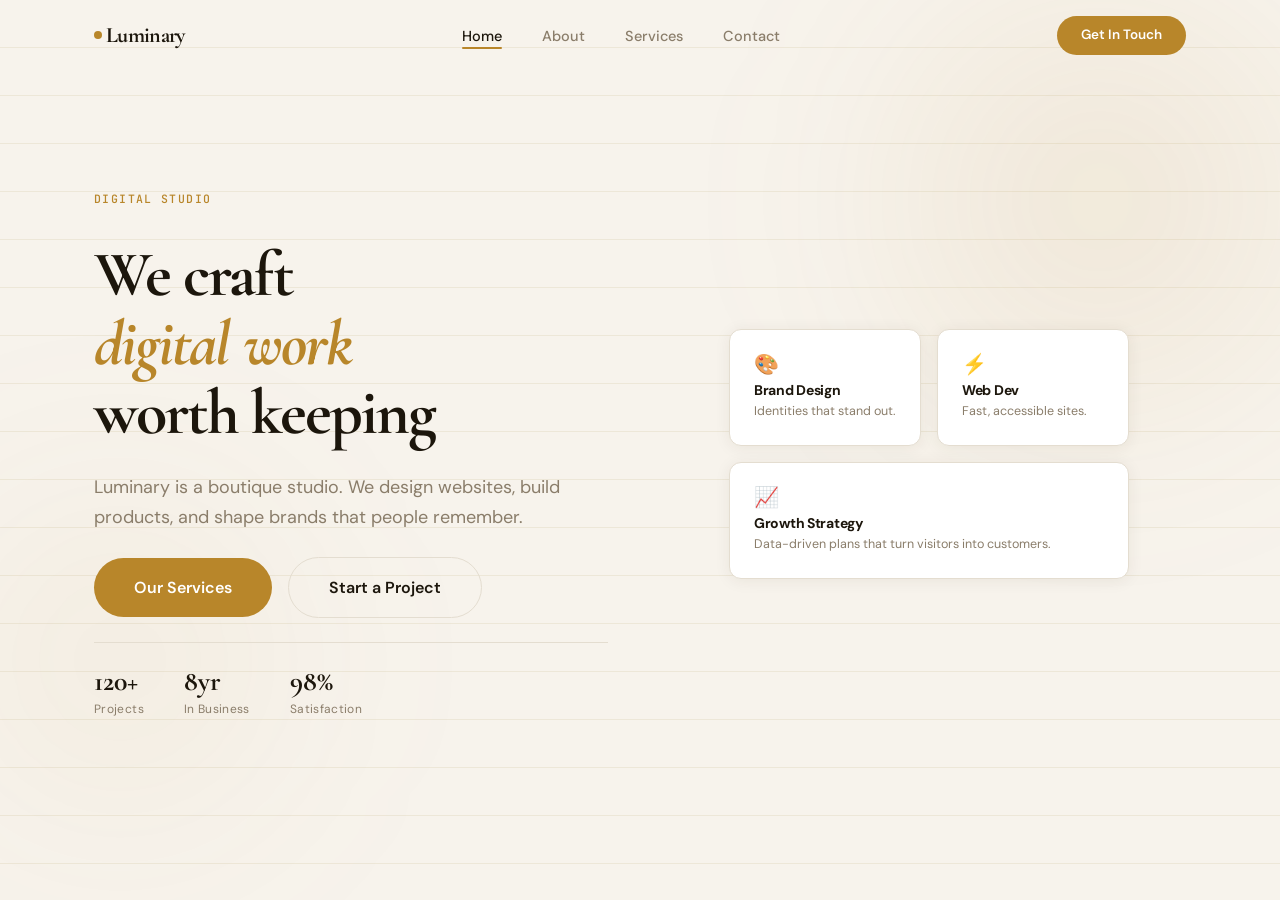
==== html/index.html @ 9a8d349a "hero" ====
<!DOCTYPE html>
<html lang="en">
<head>
  <meta charset="UTF-8" />
  <meta name="viewport" content="width=device-width, initial-scale=1.0" />
  <title>Luminary – Digital Studio</title>
  <meta name="description" content="Luminary is a boutique digital studio crafting websites, brands, and digital products." />

  <!-- ── FONTS ──────────────────────────────────────────────────────
       Cormorant Garamond: elegant serif for all headings.
       DM Sans: clean, modern sans-serif for body text.
       JetBrains Mono: monospace for labels and eyebrows.
       display=swap: shows fallback font instantly; loads custom font
       in the background (prevents invisible text flash).
  ──────────────────────────────────────────────────────────────── -->
  <link rel="preconnect" href="https://fonts.googleapis.com" />
  <link
    href="https://fonts.googleapis.com/css2?family=Cormorant+Garamond:ital,wght@0,700;1,700&family=DM+Sans:wght@400;500;600;700&family=JetBrains+Mono:wght@400;500&display=swap"
    rel="stylesheet"
  />

  <!-- ── STYLESHEETS ────────────────────────────────────────────────
       Load order matters:
       1. Base files (variables → reset → typography → layout)
          These MUST come first — every other file uses var(--...).
       2. Shared files (nav, footer, components)
          Used on every page.
       3. Page-specific files (home hero + highlights)
          Only loaded on this page.
  ──────────────────────────────────────────────────────────────── -->
  <!-- Base layer -->
  <link rel="stylesheet" href="../css/base/variables.css" />
  <link rel="stylesheet" href="../css/base/reset.css" />
  <link rel="stylesheet" href="../css/base/typography.css" />
  <link rel="stylesheet" href="../css/base/layout.css" />

  <!-- Shared (every page) -->
  <link rel="stylesheet" href="../css/shared/nav.css" />
  <link rel="stylesheet" href="../css/shared/footer.css" />
  <link rel="stylesheet" href="../css/shared/components.css" />

  <!-- Home-specific -->
  <link rel="stylesheet" href="../css/home/hero.css" />
  <link rel="stylesheet" href="../css/home/highlights.css" />
</head>

<body>

  <!--
  ┌─────────────────────────────────────────────────────────┐
  │  PAGE TRANSITION OVERLAY                                │
  │  Full-screen div used by js/shared/transitions.js       │
  │  Fades in when leaving, fades out when arriving.        │
  └─────────────────────────────────────────────────────────┘
  -->
  <div class="page-overlay"></div>


  <!--
  ╔═════════════════════════════════════════════════════════════╗
  ║  MODULE 1 — NAVIGATION                                     ║
  ║  Identical markup on every page.                           ║
  ║  CSS: css/shared/nav.css                                   ║
  ║  JS:  js/shared/nav.js  (scroll effect + mobile toggle)    ║
  ╚═════════════════════════════════════════════════════════════╝
  -->
  <nav class="navbar" role="navigation" aria-label="Main navigation">
    <div class="nav-inner">

      <!-- Logo -->
      <a class="nav-logo" href="index.html" aria-label="Luminary home">
        <span class="nav-logo-dot" aria-hidden="true"></span>
        Luminary
      </a>

      <!-- Desktop links -->
      <ul class="nav-links" role="list">
        <li><a class="nav-link" href="../index.html">Home</a></li>
        <li><a class="nav-link" href="pages/about.html">About</a></li>
        <li><a class="nav-link" href="pages/services.html">Services</a></li>
        <li><a class="nav-link" href="pages/contact.html">Contact</a></li>
      </ul>

      <!-- Desktop CTA -->
      <a class="nav-cta" href="pages/contact.html">Get In Touch</a>

      <!-- Mobile hamburger button
           aria-expanded: tells screen readers if menu is open/closed
           aria-controls: points to the ID of the menu it controls   -->
      <button
        class="nav-toggle"
        aria-label="Toggle mobile menu"
        aria-expanded="false"
        aria-controls="mobilePanel"
      >
        <span></span>
        <span></span>
        <span></span>
      </button>
    </div>

    <!-- Mobile dropdown panel (hidden until hamburger is clicked) -->
    <div class="nav-mobile-panel" id="mobilePanel" role="menu">
      <a class="nav-mobile-link" href="index.html"          role="menuitem">Home</a>
      <a class="nav-mobile-link" href="pages/about.html"    role="menuitem">About</a>
      <a class="nav-mobile-link" href="pages/services.html" role="menuitem">Services</a>
      <a class="nav-mobile-link" href="pages/contact.html"  role="menuitem">Contact</a>
    </div>
  </nav>

   <!--
  ╔═════════════════════════════════════════════════════════════╗
  ║  MODULE 2 — HERO SECTION                                   ║
  ║  Full-viewport opening section.                            ║
  ║  CSS: css/home/hero.css                                    ║
  ║  JS:  js/home/counters.js  (animates [data-count] numbers) ║
  ╚═════════════════════════════════════════════════════════════╝
  -->
  <section class="hero" aria-labelledby="heroHeading">
    <div class="container">
      <div class="hero-inner">

        <!-- LEFT: Text content -->
        <div class="hero-text">
          <span class="eyebrow">Digital Studio</span>

          <h1 class="hero-title" id="heroHeading">
            We craft<br />
            <em>digital work</em><br />
            worth keeping
          </h1>

          <p class="hero-desc">
            Luminary is a boutique studio. We design websites,
            build products, and shape brands that people remember.
          </p>

          <!-- CTA button row -->
          <div class="hero-actions">
            <a class="btn btn-primary btn-lg" href="pages/services.html">
              Our Services
            </a>
            <a class="btn btn-outline btn-lg" href="pages/contact.html">
              Start a Project
            </a>
          </div>

          <!--
            Animated stat numbers.
            data-count  = the target number to count to.
            data-suffix = text appended after the number.
            js/home/counters.js reads these to animate.
          -->
          <div class="hero-stats">
            <div>
              <div class="hero-stat-num"
                   data-count="120" data-suffix="+"
                   aria-label="120 plus projects">120+</div>
              <div class="hero-stat-label">Projects</div>
            </div>
            <div>
              <div class="hero-stat-num"
                   data-count="8" data-suffix="yr"
                   aria-label="8 years in business">8yr</div>
              <div class="hero-stat-label">In Business</div>
            </div>
            <div>
              <div class="hero-stat-num"
                   data-count="98" data-suffix="%"
                   aria-label="98 percent satisfaction">98%</div>
              <div class="hero-stat-label">Satisfaction</div>
            </div>
          </div>
        </div>

        <!-- RIGHT: Floating card visual (decorative, aria-hidden) -->
        <div class="hero-visual" aria-hidden="true">
          <div class="hero-float">
            <div class="hero-card-grid">
              <div class="mini-card">
                <div class="mini-card-icon">🎨</div>
                <h4>Brand Design</h4>
                <p>Identities that stand out.</p>
              </div>
              <div class="mini-card">
                <div class="mini-card-icon">⚡</div>
                <h4>Web Dev</h4>
                <p>Fast, accessible sites.</p>
              </div>
              <div class="mini-card wide">
                <div class="mini-card-icon">📈</div>
                <h4>Growth Strategy</h4>
                <p>Data-driven plans that turn visitors into customers.</p>
              </div>
            </div>
          </div>
        </div>

      </div>
    </div>
  </section>

  <script src="../js/nav.js"></script>
  <script src="../js/transitions.js"></script>
 
</body>
</html>
---- css/base/variables.css ----
/*
╔═══════════════════════════════════════════════════════════════╗
║  css/base/variables.css  –  DESIGN TOKENS                    ║
║                                                               ║
║  What this file does:                                         ║
║  Defines every reusable value in the design system.          ║
║  Every other CSS file reads these via var(--name).           ║
║                                                               ║
║  Think of it as the "source of truth":                        ║
║  Change --accent here → every button, link, highlight        ║
║  updates automatically. No hunting through 10 files.         ║
║                                                               ║
║  Loaded by: every HTML page (first CSS in <head>)            ║
╚═══════════════════════════════════════════════════════════════╝
*/


/* ══════════════════════════════════════════════════════════════
   :root  –  targets the <html> element (highest point)
   Variables here are readable by EVERY element on EVERY page.
   ══════════════════════════════════════════════════════════════ */
:root {

  /* ── COLOUR PALETTE ──────────────────────────────────────────
     Warm editorial palette — cream backgrounds, deep ink,
     and a rich amber accent that feels premium but approachable.
     ────────────────────────────────────────────────────────── */
  --bg-page:      #f7f3ec;   /* warm cream — main page background   */
  --bg-panel:     #ffffff;   /* pure white — cards & section fills  */
  --bg-panel-alt: #fdf9f3;   /* barely warm — alternate card bg     */
  --border:       #e4ddd0;   /* soft divider lines                  */
  --border-focus: #c8a96e;   /* amber glow on focused inputs        */

  --accent:       #b8862a;   /* rich amber — primary accent         */
  --accent-hover: #9a6e1e;   /* darker amber on hover               */
  --accent-light: #fdf3e0;   /* pale amber — hover backgrounds      */

  --text-heading: #1c160c;   /* near-black ink — headings           */
  --text-body:    #3a3020;   /* dark warm brown — body copy         */
  --text-muted:   #8a7d6a;   /* grey-brown — captions, labels       */
  --text-hint:    #b8aa97;   /* lightest — placeholder / hint text  */

  /* ── TYPOGRAPHY ──────────────────────────────────────────────
     Two fonts loaded via Google Fonts in each HTML <head>.
     Display font (serif) for headings; DM Sans for everything else.
     ────────────────────────────────────────────────────────── */
  --font-display: 'Cormorant Garamond', Georgia, serif;
  --font-body:    'DM Sans', sans-serif;
  --font-mono:    'JetBrains Mono', monospace;

  /* ── SPACING SCALE ───────────────────────────────────────────
     Every gap, padding, and margin should be one of these
     values so spacing feels rhythmic and consistent.
     Based on a 4 px grid.
     ────────────────────────────────────────────────────────── */
  --space-xs:   4px;
  --space-sm:   8px;
  --space-md:  16px;
  --space-lg:  24px;
  --space-xl:  40px;
  --space-2xl: 64px;
  --space-3xl: 96px;

  /* ── BORDER RADIUS ────────────────────────────────────────── */
  --radius-sm:   6px;
  --radius-md:  12px;
  --radius-lg:  20px;
  --radius-full: 9999px;   /* pill / circle */

  /* ── SHADOWS ─────────────────────────────────────────────── */
  --shadow-card:  0 2px 16px rgba(60,40,10,0.07);
  --shadow-hover: 0 8px 32px rgba(60,40,10,0.12);
  --shadow-nav:   0 1px 24px rgba(60,40,10,0.10);

  /* ── TRANSITIONS ─────────────────────────────────────────── */
  --ease-out:       cubic-bezier(0.16, 1, 0.3, 1);
  --duration-fast:  150ms;
  --duration-mid:   250ms;
  --duration-slow:  400ms;

  /* ── LAYOUT ──────────────────────────────────────────────── */
  --container-wide: 1140px;
  --container-mid:   860px;
  --nav-height:       72px;
}
---- css/base/typography.css ----
/*
╔═══════════════════════════════════════════════════════════════╗
║  css/base/typography.css  –  TEXT STYLES                     ║
║                                                               ║
║  What this file does:                                         ║
║  Defines every text treatment used across the entire site:   ║
║  headings, body text, labels, captions, and utility classes. ║
║                                                               ║
║  Pattern:                                                     ║
║  1. Element selectors (h1, p) set sensible defaults.         ║
║  2. Utility classes (.label, .muted) let any element         ║
║     override those defaults without writing new CSS.         ║
╚═══════════════════════════════════════════════════════════════╝
*/


/* ── HEADINGS ────────────────────────────────────────────────────
   All headings use the display serif font.
   letter-spacing: -0.02em tightens headline kerning (looks better
   at large sizes).  line-height: 1.15 is tighter than body text.
   ──────────────────────────────────────────────────────────────── */
h1, h2, h3, h4, h5, h6 {
  font-family: var(--font-display);
  font-weight: 700;
  line-height: 1.15;
  letter-spacing: -0.02em;
  color: var(--text-heading);
}

h1 { font-size: clamp(3.2rem, 6vw, 5.6rem); }
/*   clamp(min, preferred, max):
     — at least 3.2rem on tiny screens
     — scales with viewport width (6vw)
     — never larger than 5.6rem
     Result: fluid type that looks right on any screen width.    */

h2 { font-size: clamp(2.4rem, 4vw, 3.8rem); }
h3 { font-size: clamp(1.8rem, 3vw, 2.6rem); }
h4 { font-size: 1.8rem; }
h5 { font-size: 1.5rem; }
h6 { font-size: 1.3rem; }


/* ── BODY TEXT ────────────────────────────────────────────────────
   Paragraphs use the body font (set on <body> in reset.css).
   max-width 65ch limits line length to ~65 characters — the
   optimal reading width for long-form text.
   ──────────────────────────────────────────────────────────────── */
p {
  font-size: 1.6rem;
  color: var(--text-body);
  line-height: 1.75;
  max-width: 65ch;   /* ch unit = width of the '0' character */
}


/* ── UTILITY CLASSES ──────────────────────────────────────────────
   Add these to any HTML element to override its default styling.

   Example:
     <p class="muted text-sm">Posted 3 days ago</p>
   ──────────────────────────────────────────────────────────────── */

/* Text colour overrides */
.muted   { color: var(--text-muted); }
.hint    { color: var(--text-hint); font-style: italic; }
.accent  { color: var(--accent); }

/* Size overrides */
.text-sm  { font-size: 1.3rem; }
.text-lg  { font-size: 1.8rem; }
.text-xl  { font-size: 2.0rem; }

/* Alignment */
.text-center { text-align: center; }
.text-right  { text-align: right; }

/* Font family override */
.font-display { font-family: var(--font-display); }
.font-mono    { font-family: var(--font-mono); }


/* ── SECTION EYEBROW LABEL ───────────────────────────────────────
   Small uppercase label that appears ABOVE a section heading.
   Example:
     <span class="eyebrow">Our Services</span>
     <h2>What We Build</h2>
   ──────────────────────────────────────────────────────────────── */
.eyebrow {
  font-family: var(--font-mono);
  font-size: 1.15rem;
  font-weight: 500;
  letter-spacing: 0.12em;
  text-transform: uppercase;
  color: var(--accent);
  display: block;
  margin-bottom: var(--space-sm);
}
---- css/base/layout.css ----
/*
╔═══════════════════════════════════════════════════════════════╗
║  css/base/layout.css  –  LAYOUT UTILITIES                    ║
║                                                               ║
║  What this file does:                                         ║
║  Provides the reusable layout building blocks used across    ║
║  every page: container wrappers, section spacers, grid       ║
║  helpers, flexbox utilities, and responsive breakpoints.     ║
║                                                               ║
║  Philosophy: small single-purpose classes you COMBINE        ║
║  in HTML rather than writing custom CSS for every element.   ╚═══════════════════════════════════════════════════════════════╝
*/


/* ── CONTAINER ────────────────────────────────────────────────────
   Centers content and constrains it to a readable max-width.
   padding-inline prevents content from touching the screen edge
   on narrow screens.

   --container-wide: 1140px  (full-width sections)
   --container-mid:   860px  (narrow / text-heavy sections)
   ──────────────────────────────────────────────────────────────── */
.container {
  width: 100%;
  max-width: var(--container-wide);
  margin-inline: auto;      /* shorthand: margin-left + margin-right: auto */
  padding-inline: var(--space-lg);
}

.container-mid {
  max-width: var(--container-mid);
  margin-inline: auto;
  padding-inline: var(--space-lg);
}


/* ── SECTION WRAPPER ──────────────────────────────────────────────
   Adds consistent vertical breathing room to every <section>.
   .section-sm is for sections that need less vertical space.
   ──────────────────────────────────────────────────────────────── */
.section {
  padding-block: var(--space-3xl);  /* padding-top + padding-bottom */
}

.section-sm {
  padding-block: var(--space-2xl);
}


/* ── SECTION HEADER ───────────────────────────────────────────────
   Standard header block at the top of most sections.
   Contains the eyebrow label + heading + optional description.
   ──────────────────────────────────────────────────────────────── */
.section-header {
  margin-bottom: var(--space-2xl);
}

.section-header.centered {
  text-align: center;
}

.section-header.centered p {
  margin-inline: auto;
}

.section-header p {
  font-size: 1.7rem;
  color: var(--text-muted);
  margin-top: var(--space-md);
}


/* ── GRID HELPERS ─────────────────────────────────────────────────
   CSS Grid columns. Use with .grid on the parent.

   How CSS Grid works:
     display: grid                         → activates grid
     grid-template-columns: repeat(3,1fr)  → 3 equal columns
     1fr = "1 fraction of available space"

   Usage in HTML:
     <div class="grid grid-3">...</div>
   ──────────────────────────────────────────────────────────────── */
.grid {
  display: grid;
  gap: var(--space-lg);
}

.grid-2 { grid-template-columns: repeat(2, 1fr); }
.grid-3 { grid-template-columns: repeat(3, 1fr); }
.grid-4 { grid-template-columns: repeat(4, 1fr); }


/* ── FLEX HELPERS ─────────────────────────────────────────────────
   Common flex patterns as utility classes.
   ──────────────────────────────────────────────────────────────── */
.flex         { display: flex; }
.flex-center  { display: flex; align-items: center; justify-content: center; }
.flex-between { display: flex; align-items: center; justify-content: space-between; }
.flex-col     { display: flex; flex-direction: column; }
.flex-wrap    { flex-wrap: wrap; }
.gap-sm       { gap: var(--space-sm); }
.gap-md       { gap: var(--space-md); }
.gap-lg       { gap: var(--space-lg); }


/* ── RESPONSIVE: MOBILE ───────────────────────────────────────────
   @media (max-width: Npx) means "apply ONLY when screen ≤ N px".
   Multi-column grids collapse to single column on mobile.
   ──────────────────────────────────────────────────────────────── */
@media (max-width: 768px) {
  .grid-2,
  .grid-3,
  .grid-4 {
    grid-template-columns: 1fr;   /* single column on phones */
  }

  .container,
  .container-mid {
    padding-inline: var(--space-md);
  }

  .section    { padding-block: var(--space-2xl); }
  .section-sm { padding-block: var(--space-xl);  }
}
---- css/shared/nav.css ----
/*
╔═══════════════════════════════════════════════════════════════╗
║  css/shared/nav.css  –  NAVIGATION BAR                       ║
║                                                               ║
║  What this file does:                                         ║
║  Styles the top navigation bar shared across EVERY page:     ║
║    • Logo (left side)                                         ║
║    • Nav links + CTA button (right side)                      ║
║    • Glass-blur effect when user scrolls down                 ║
║    • Mobile hamburger menu                                    ║
║                                                               ║
║  Corresponding JS:   js/shared/nav.js                        ║
║  Included in:        every HTML <body>                        ║
╚═══════════════════════════════════════════════════════════════╝
*/


/* ══════════════════════════════════════════════════════════════
   NAVBAR WRAPPER
   position: fixed keeps it stuck to top while user scrolls.
   z-index: 1000 keeps it above ALL page content.
   ══════════════════════════════════════════════════════════════ */
.navbar {
  position: fixed;
  top: 0; left: 0;
  width: 100%;
  height: var(--nav-height);   /* 72px — pages offset their top padding by this */
  z-index: 1000;

  /* Starts transparent so hero images can bleed through the top */
  background: transparent;
  border-bottom: 1px solid transparent;

  /* Smooth visual change when .scrolled is added by JS */
  transition:
    background     var(--duration-slow) var(--ease-out),
    border-color   var(--duration-slow) var(--ease-out),
    backdrop-filter var(--duration-slow) var(--ease-out);
}


/* ── SCROLLED STATE ───────────────────────────────────────────────
   When the user scrolls > 60px, nav.js adds .scrolled to .navbar.
   backdrop-filter: blur() creates a frosted-glass look by
   blurring whatever content is behind the navbar element.
   ──────────────────────────────────────────────────────────────── */
.navbar.scrolled {
  background: rgba(247, 243, 236, 0.88);
  border-bottom-color: var(--border);
  backdrop-filter: blur(16px);
  -webkit-backdrop-filter: blur(16px);   /* Safari prefix required */
  box-shadow: var(--shadow-nav);
}


/* ── NAV INNER LAYOUT ─────────────────────────────────────────────
   flex-between: logo left, links + CTA right, all centred vertically.
   ──────────────────────────────────────────────────────────────── */
.nav-inner {
  display: flex;
  align-items: center;
  justify-content: space-between;
  height: 100%;
  max-width: var(--container-wide);
  margin-inline: auto;
  padding-inline: var(--space-lg);
}


/* ── LOGO ─────────────────────────────────────────────────────────
   The brand mark. Uses the display serif for editorial character.
   The small animated dot is the logo mark.
   ──────────────────────────────────────────────────────────────── */
.nav-logo {
  font-family: var(--font-display);
  font-size: 2.2rem;
  font-weight: 700;
  letter-spacing: -0.03em;
  color: var(--text-heading);
  display: flex;
  align-items: center;
  gap: var(--space-xs);
}

/* Animated amber dot — the logo mark */
.nav-logo-dot {
  width: 8px;
  height: 8px;
  border-radius: 50%;
  background: var(--accent);
  animation: dot-pulse 3s ease-in-out infinite;
}

@keyframes dot-pulse {
  0%, 100% { transform: scale(1);    opacity: 1;   }
  50%       { transform: scale(1.35); opacity: 0.6; }
}


/* ── DESKTOP NAV LINKS ────────────────────────────────────────────
   Row of page links. Each link has a sliding underline on hover.
   ──────────────────────────────────────────────────────────────── */
.nav-links {
  display: flex;
  align-items: center;
  gap: var(--space-xl);
}

.nav-link {
  font-size: 1.45rem;
  font-weight: 500;
  color: var(--text-muted);
  position: relative;   /* needed for the underline pseudo-element */
  transition: color var(--duration-mid);
}

/* Underline that slides in from the left on hover */
.nav-link::after {
  content: '';
  position: absolute;
  bottom: -4px;
  left: 0;
  width: 0;          /* starts collapsed */
  height: 2px;
  background: var(--accent);
  border-radius: var(--radius-full);
  transition: width var(--duration-mid) var(--ease-out);
}

.nav-link:hover       { color: var(--text-heading); }
.nav-link.active      { color: var(--text-heading); }

.nav-link:hover::after,
.nav-link.active::after {
  width: 100%;       /* expands on hover / active page */
}


/* ── CTA BUTTON ───────────────────────────────────────────────────
   "Get In Touch" — filled amber pill at the far right.
   ──────────────────────────────────────────────────────────────── */
.nav-cta {
  font-size: 1.35rem;
  font-weight: 600;
  color: #fff;
  background: var(--accent);
  border-radius: var(--radius-full);
  padding: var(--space-sm) var(--space-lg);
  transition:
    background  var(--duration-mid),
    transform   var(--duration-fast);
}

.nav-cta:hover {
  background: var(--accent-hover);
  transform: translateY(-1px);
}


/* ── HAMBURGER (mobile only) ──────────────────────────────────────
   Three bars that animate into an ✕ when menu opens.
   Hidden on desktop (display:none) — shown via @media below.
   ──────────────────────────────────────────────────────────────── */
.nav-toggle {
  display: none;
  flex-direction: column;
  gap: 5px;
  padding: var(--space-sm);
}

.nav-toggle span {
  display: block;
  width: 22px;
  height: 2px;
  background: var(--text-heading);
  border-radius: var(--radius-full);
  transition:
    transform var(--duration-mid) var(--ease-out),
    opacity   var(--duration-mid);
}

/* .open is added by nav.js when hamburger is clicked */
.nav-toggle.open span:nth-child(1) { transform: translateY(7px) rotate(45deg);  }
.nav-toggle.open span:nth-child(2) { opacity: 0; }
.nav-toggle.open span:nth-child(3) { transform: translateY(-7px) rotate(-45deg); }


/* ── MOBILE MENU PANEL ────────────────────────────────────────────
   Drops down below the navbar when hamburger is pressed.
   Hidden by default; .open makes it display:flex.
   ──────────────────────────────────────────────────────────────── */
.nav-mobile-panel {
  display: none;
  flex-direction: column;
  gap: var(--space-xs);
  background: rgba(247, 243, 236, 0.97);
  backdrop-filter: blur(16px);
  -webkit-backdrop-filter: blur(16px);
  padding: var(--space-md) var(--space-lg) var(--space-lg);
  border-bottom: 1px solid var(--border);
}

.nav-mobile-panel.open {
  display: flex;
}

.nav-mobile-link {
  font-size: 1.8rem;
  font-weight: 500;
  color: var(--text-muted);
  padding: var(--space-sm) 0;
  border-bottom: 1px solid var(--border);
  transition: color var(--duration-fast);
}

.nav-mobile-link:last-child { border-bottom: none; }

.nav-mobile-link:hover,
.nav-mobile-link.active {
  color: var(--accent);
}


/* ── RESPONSIVE ───────────────────────────────────────────────────
   Below 768px: hide desktop links, show hamburger button.
   ──────────────────────────────────────────────────────────────── */
@media (max-width: 768px) {
  .nav-links,
  .nav-cta     { display: none; }   /* hide desktop nav   */
  .nav-toggle  { display: flex; }   /* show hamburger     */
}
---- css/shared/footer.css ----
/*
╔═══════════════════════════════════════════════════════════════╗
║  css/shared/footer.css  –  SITE FOOTER                       ║
║                                                               ║
║  What this file does:                                         ║
║  Styles the footer present on every page:                    ║
║    • Brand column (logo + tagline + social icons)            ║
║    • Three link columns (Pages, Services, Contact)           ║
║    • Bottom bar (copyright line)                             ║
╚═══════════════════════════════════════════════════════════════╝
*/


/* ══════════════════════════════════════════════════════════════
   FOOTER WRAPPER
   border-top gives a clean dividing line above the footer.
   ══════════════════════════════════════════════════════════════ */
.site-footer {
  background: var(--text-heading);  /* deep ink background */
  color: #f7f3ec;
  padding-top: var(--space-2xl);
  padding-bottom: var(--space-lg);
  border-top: 1px solid var(--border);
}


/* ── FOOTER GRID ──────────────────────────────────────────────────
   4 columns: brand (wider) + three link groups.
   The brand column gets 2fr so it has room for the tagline.
   ──────────────────────────────────────────────────────────────── */
.footer-grid {
  display: grid;
  grid-template-columns: 2fr 1fr 1fr 1fr;
  gap: var(--space-2xl);
  margin-bottom: var(--space-2xl);
}


/* ── BRAND COLUMN ─────────────────────────────────────────────────
   Logo name, short tagline, and social icon row.
   ──────────────────────────────────────────────────────────────── */
.footer-brand-name {
  font-family: var(--font-display);
  font-size: 2.6rem;
  font-weight: 700;
  letter-spacing: -0.03em;
  color: #f7f3ec;
  display: flex;
  align-items: center;
  gap: var(--space-xs);
  margin-bottom: var(--space-md);
}

.footer-brand-dot {
  width: 7px;
  height: 7px;
  border-radius: 50%;
  background: var(--accent);
}

.footer-tagline {
  font-size: 1.4rem;
  color: #7a6f60;
  line-height: 1.6;
  max-width: 30ch;
  margin-bottom: var(--space-lg);
}


/* ── SOCIAL ICONS ─────────────────────────────────────────────────
   Small square icon buttons. Each one shows an emoji-style icon.
   ──────────────────────────────────────────────────────────────── */
.footer-socials {
  display: flex;
  gap: var(--space-sm);
}

.social-btn {
  width: 36px;
  height: 36px;
  border-radius: var(--radius-sm);
  border: 1px solid #2e2a24;
  background: #2e2a24;
  display: flex;
  align-items: center;
  justify-content: center;
  font-size: 1.4rem;
  color: #7a6f60;
  transition: border-color var(--duration-fast), color var(--duration-fast);
}

.social-btn:hover {
  border-color: var(--accent);
  color: var(--accent);
}


/* ── LINK COLUMNS ─────────────────────────────────────────────────
   Three groups of links: Pages, Services, Contact.
   ──────────────────────────────────────────────────────────────── */
.footer-col h4 {
  font-family: var(--font-mono);
  font-size: 1.1rem;
  font-weight: 500;
  letter-spacing: 0.1em;
  text-transform: uppercase;
  color: #f7f3ec;
  margin-bottom: var(--space-md);
}

.footer-col ul {
  display: flex;
  flex-direction: column;
  gap: var(--space-sm);
}

.footer-col a {
  font-size: 1.4rem;
  color: #7a6f60;
  transition: color var(--duration-fast);
}

.footer-col a:hover {
  color: var(--accent);
}


/* ── BOTTOM BAR ───────────────────────────────────────────────────
   Copyright line at the very bottom.
   border-top separates it from the columns above.
   ──────────────────────────────────────────────────────────────── */
.footer-bottom {
  border-top: 1px solid #2e2a24;
  padding-top: var(--space-lg);
  display: flex;
  align-items: center;
  justify-content: space-between;
  flex-wrap: wrap;
  gap: var(--space-md);
}

.footer-bottom p {
  font-size: 1.25rem;
  color: #5a5248;
  max-width: none;
}


/* ── RESPONSIVE ───────────────────────────────────────────────────  */
@media (max-width: 768px) {
  .footer-grid {
    grid-template-columns: 1fr 1fr;
  }

  /* Brand column spans both columns */
  .footer-grid > div:first-child {
    grid-column: 1 / -1;
  }
}

@media (max-width: 480px) {
  .footer-grid { grid-template-columns: 1fr; }
}
---- css/shared/components.css ----
/*
╔═══════════════════════════════════════════════════════════════╗
║  css/shared/components.css  –  REUSABLE UI COMPONENTS        ║
║                                                               ║
║  What this file does:                                         ║
║  Styles UI components used on MORE THAN ONE page:            ║
║    • Buttons (.btn, .btn-primary, .btn-outline)               ║
║    • Badge / tag chip (.badge)                                ║
║    • Base card (.card)                                        ║
║    • Page hero banner (.page-hero) for inner pages           ║
║    • Page transition overlay (.page-overlay)                  ║
║                                                               ║
║  If a component appears on ONE page only, its styles          ║
║  live in that page's CSS file instead of here.               ║
╚═══════════════════════════════════════════════════════════════╝
*/


/* ══════════════════════════════════════════════════════════════
   PAGE HERO  –  compact banner for inner pages (About, etc.)
   Distinct from the full-screen home hero.
   ══════════════════════════════════════════════════════════════ */
.page-hero {
  padding-top: calc(var(--nav-height) + var(--space-2xl));
  padding-bottom: var(--space-2xl);
  text-align: center;
  background: var(--bg-panel-alt);
  border-bottom: 1px solid var(--border);
}

.page-hero h1 {
  margin-bottom: var(--space-md);
}

.page-hero p {
  font-size: 1.8rem;
  color: var(--text-muted);
  margin-inline: auto;
  max-width: 55ch;
}


/* ══════════════════════════════════════════════════════════════
   PAGE TRANSITION OVERLAY
   A full-screen div used by js/shared/transitions.js.
   Fades IN when leaving a page, fades OUT when arriving.
   ══════════════════════════════════════════════════════════════ */
.page-overlay {
  position: fixed;
  inset: 0;          /* top:0 right:0 bottom:0 left:0 */
  background: var(--bg-page);
  z-index: 9999;
  opacity: 0;
  pointer-events: none;
  transition: opacity var(--duration-slow) var(--ease-out);
}

.page-overlay.fade-in  { opacity: 1; pointer-events: all; }
.page-overlay.fade-out { opacity: 0; }


/* ══════════════════════════════════════════════════════════════
   BUTTONS
   ══════════════════════════════════════════════════════════════

   Usage:
     <a class="btn btn-primary" href="#">Explore</a>
     <button class="btn btn-outline">Learn More</button>
*/

/* Base: shared structure every button variant builds on */
.btn {
  display: inline-flex;
  align-items: center;
  gap: var(--space-sm);
  font-family: var(--font-body);
  font-size: 1.45rem;
  font-weight: 600;
  border-radius: var(--radius-full);
  padding: var(--space-sm) var(--space-lg);
  cursor: pointer;
  white-space: nowrap;
  transition:
    background   var(--duration-mid),
    color        var(--duration-mid),
    border-color var(--duration-mid),
    transform    var(--duration-fast),
    box-shadow   var(--duration-mid);
}

/* Slight lift on hover; press-down on click */
.btn:hover  { transform: translateY(-2px); }
.btn:active { transform: translateY(0);    }


/* ── PRIMARY ──────────────────────────────────────────────────────
   Filled amber. The main call-to-action.
   ──────────────────────────────────────────────────────────────── */
.btn-primary {
  background: var(--accent);
  color: #fff;
}

.btn-primary:hover {
  background: var(--accent-hover);
  box-shadow: 0 6px 24px rgba(184,134,42,0.28);
}


/* ── OUTLINE ──────────────────────────────────────────────────────
   Transparent with a border. Secondary action.
   ──────────────────────────────────────────────────────────────── */
.btn-outline {
  background: transparent;
  color: var(--text-heading);
  border: 1.5px solid var(--border);
}

.btn-outline:hover {
  border-color: var(--accent);
  color: var(--accent);
}


/* ── LARGE ────────────────────────────────────────────────────────
   Add .btn-lg to any variant for a larger size (hero CTAs).
   ──────────────────────────────────────────────────────────────── */
.btn-lg {
  font-size: 1.6rem;
  padding: var(--space-md) var(--space-xl);
}
---- css/home/hero.css ----
/*
╔═══════════════════════════════════════════════════════════════╗
║  css/home/hero.css  –  HOME PAGE: HERO SECTION               ║
║                                                               ║
║  What this file does:                                         ║
║  Styles the full-viewport opening section of the home page:  ║
║    • Background texture + decorative blobs                    ║
║    • Two-column layout (text left, visual right)              ║
║    • Headline, sub-copy, and CTA button row                   ║
║    • Animated stat numbers                                    ║
║    • Floating card visual on the right                        ║
║                                                               ║
║  Corresponding HTML: index.html → <section class="hero">     ║
║  Corresponding JS:   js/home/counters.js (stat animation)    ║
╚═══════════════════════════════════════════════════════════════╝
*/


/* ══════════════════════════════════════════════════════════════
   HERO SECTION WRAPPER
   min-height: 100vh = at least full screen height.
   overflow: hidden clips the decorative background blobs.
   padding-top offsets the fixed navbar (--nav-height = 72px).
   ══════════════════════════════════════════════════════════════ */
.hero {
  min-height: 100vh;
  display: flex;
  align-items: center;
  position: relative;
  overflow: hidden;
  padding-top: var(--nav-height);
  padding-bottom: var(--space-2xl);

  /* Faint horizontal rule texture — editorial notebook feel */
  background-image: repeating-linear-gradient(
    transparent, transparent 47px, #ede7d8 47px, #ede7d8 48px
  );
}


/* ── BACKGROUND BLOBS ─────────────────────────────────────────────
   Two large blurred circles (::before + ::after) that create
   a soft ambient glow behind the hero content.

   position: absolute takes them OUT of the document flow.
   filter: blur() softens the hard circle edge into a halo.
   pointer-events: none means they can't intercept clicks.
   ──────────────────────────────────────────────────────────────── */
.hero::before,
.hero::after {
  content: '';
  position: absolute;
  border-radius: 50%;
  pointer-events: none;
  filter: blur(100px);
  z-index: 0;
}

/* Top-right amber blob */
.hero::before {
  width: 560px; height: 560px;
  top: -80px; right: -100px;
  background: radial-gradient(circle, rgba(184,134,42,0.14) 0%, transparent 70%);
}

/* Bottom-left warm blob */
.hero::after {
  width: 480px; height: 480px;
  bottom: 0; left: -120px;
  background: radial-gradient(circle, rgba(184,134,42,0.08) 0%, transparent 70%);
}


/* ── HERO INNER GRID ──────────────────────────────────────────────
   Two columns: text (1fr) left, visual (1fr) right.
   position: relative + z-index: 1 places it ABOVE the blobs.
   ──────────────────────────────────────────────────────────────── */
.hero-inner {
  display: grid;
  grid-template-columns: 1fr 1fr;
  align-items: center;
  gap: var(--space-2xl);
  position: relative;
  z-index: 1;
}


/* ── HERO TEXT ────────────────────────────────────────────────────
   The left column: eyebrow → headline → description → buttons → stats.
   ──────────────────────────────────────────────────────────────── */
.hero-text {
  display: flex;
  flex-direction: column;
  gap: var(--space-lg);
}

.hero-title {
  font-size: clamp(3.8rem, 6.5vw, 6.4rem);
  font-family: var(--font-display);
  font-weight: 700;
  line-height: 1.08;
  letter-spacing: -0.03em;
  color: var(--text-heading);
}

/* The italic accent line inside the heading */
.hero-title em {
  font-style: italic;
  color: var(--accent);
}

.hero-desc {
  font-size: 1.8rem;
  color: var(--text-muted);
  line-height: 1.7;
  max-width: 48ch;
}


/* ── HERO BUTTON ROW ──────────────────────────────────────────────  */
.hero-actions {
  display: flex;
  align-items: center;
  gap: var(--space-md);
  flex-wrap: wrap;
}


/* ── HERO STATS ───────────────────────────────────────────────────
   Three numbers below the buttons.
   border-top gives a clean dividing line above the stats.
   ──────────────────────────────────────────────────────────────── */
.hero-stats {
  display: flex;
  gap: var(--space-xl);
  padding-top: var(--space-lg);
  border-top: 1px solid var(--border);
  flex-wrap: wrap;
}

.hero-stat-num {
  font-family: var(--font-display);
  font-size: 2.8rem;
  font-weight: 700;
  color: var(--text-heading);
  line-height: 1;
}

.hero-stat-label {
  font-size: 1.2rem;
  color: var(--text-muted);
  letter-spacing: 0.03em;
  margin-top: var(--space-xs);
}


/* ── HERO VISUAL ──────────────────────────────────────────────────
   The right column: a stack of overlapping mini-cards.
   animation: float makes the whole group gently bob up/down.
   ──────────────────────────────────────────────────────────────── */
.hero-visual {
  display: flex;
  align-items: center;
  justify-content: center;
}

.hero-float {
  animation: float 6s ease-in-out infinite;
}

@keyframes float {
  0%, 100% { transform: translateY(0);     }
  50%       { transform: translateY(-18px); }
}

/* Grid of 4 mini preview cards */
.hero-card-grid {
  display: grid;
  grid-template-columns: 1fr 1fr;
  gap: var(--space-md);
  width: 100%;
  max-width: 420px;
}

.mini-card {
  background: var(--bg-panel);
  border: 1px solid var(--border);
  border-radius: var(--radius-md);
  padding: var(--space-lg);
  box-shadow: var(--shadow-card);
  transition: border-color var(--duration-mid);
}

.mini-card:hover {
  border-color: var(--border-focus);
}

.mini-card-icon {
  font-size: 2rem;
  margin-bottom: var(--space-sm);
  line-height: 1;
}

.mini-card h4 {
  font-family: var(--font-body);
  font-size: 1.4rem;
  font-weight: 700;
  color: var(--text-heading);
  margin-bottom: var(--space-xs);
}

.mini-card p {
  font-size: 1.25rem;
  color: var(--text-muted);
  line-height: 1.5;
  max-width: none;
}

/* The wide card spans both columns */
.mini-card.wide {
  grid-column: 1 / -1;
}

/* Staggered slide-up entrance animations */
.mini-card:nth-child(1) { animation: riseIn 0.5s 0.1s var(--ease-out) both; }
.mini-card:nth-child(2) { animation: riseIn 0.5s 0.2s var(--ease-out) both; }
.mini-card:nth-child(3) { animation: riseIn 0.5s 0.3s var(--ease-out) both; }

@keyframes riseIn {
  from { opacity: 0; transform: translateY(20px); }
  to   { opacity: 1; transform: translateY(0);    }
}


/* ── RESPONSIVE ───────────────────────────────────────────────────  */
@media (max-width: 768px) {
  .hero-inner {
    grid-template-columns: 1fr;
    text-align: center;
  }

  /* Visual moves ABOVE the text on mobile */
  .hero-visual { order: -1; }

  .hero-stats   { justify-content: center; }
  .hero-actions { justify-content: center; }
  .hero-desc    { margin-inline: auto; }
}
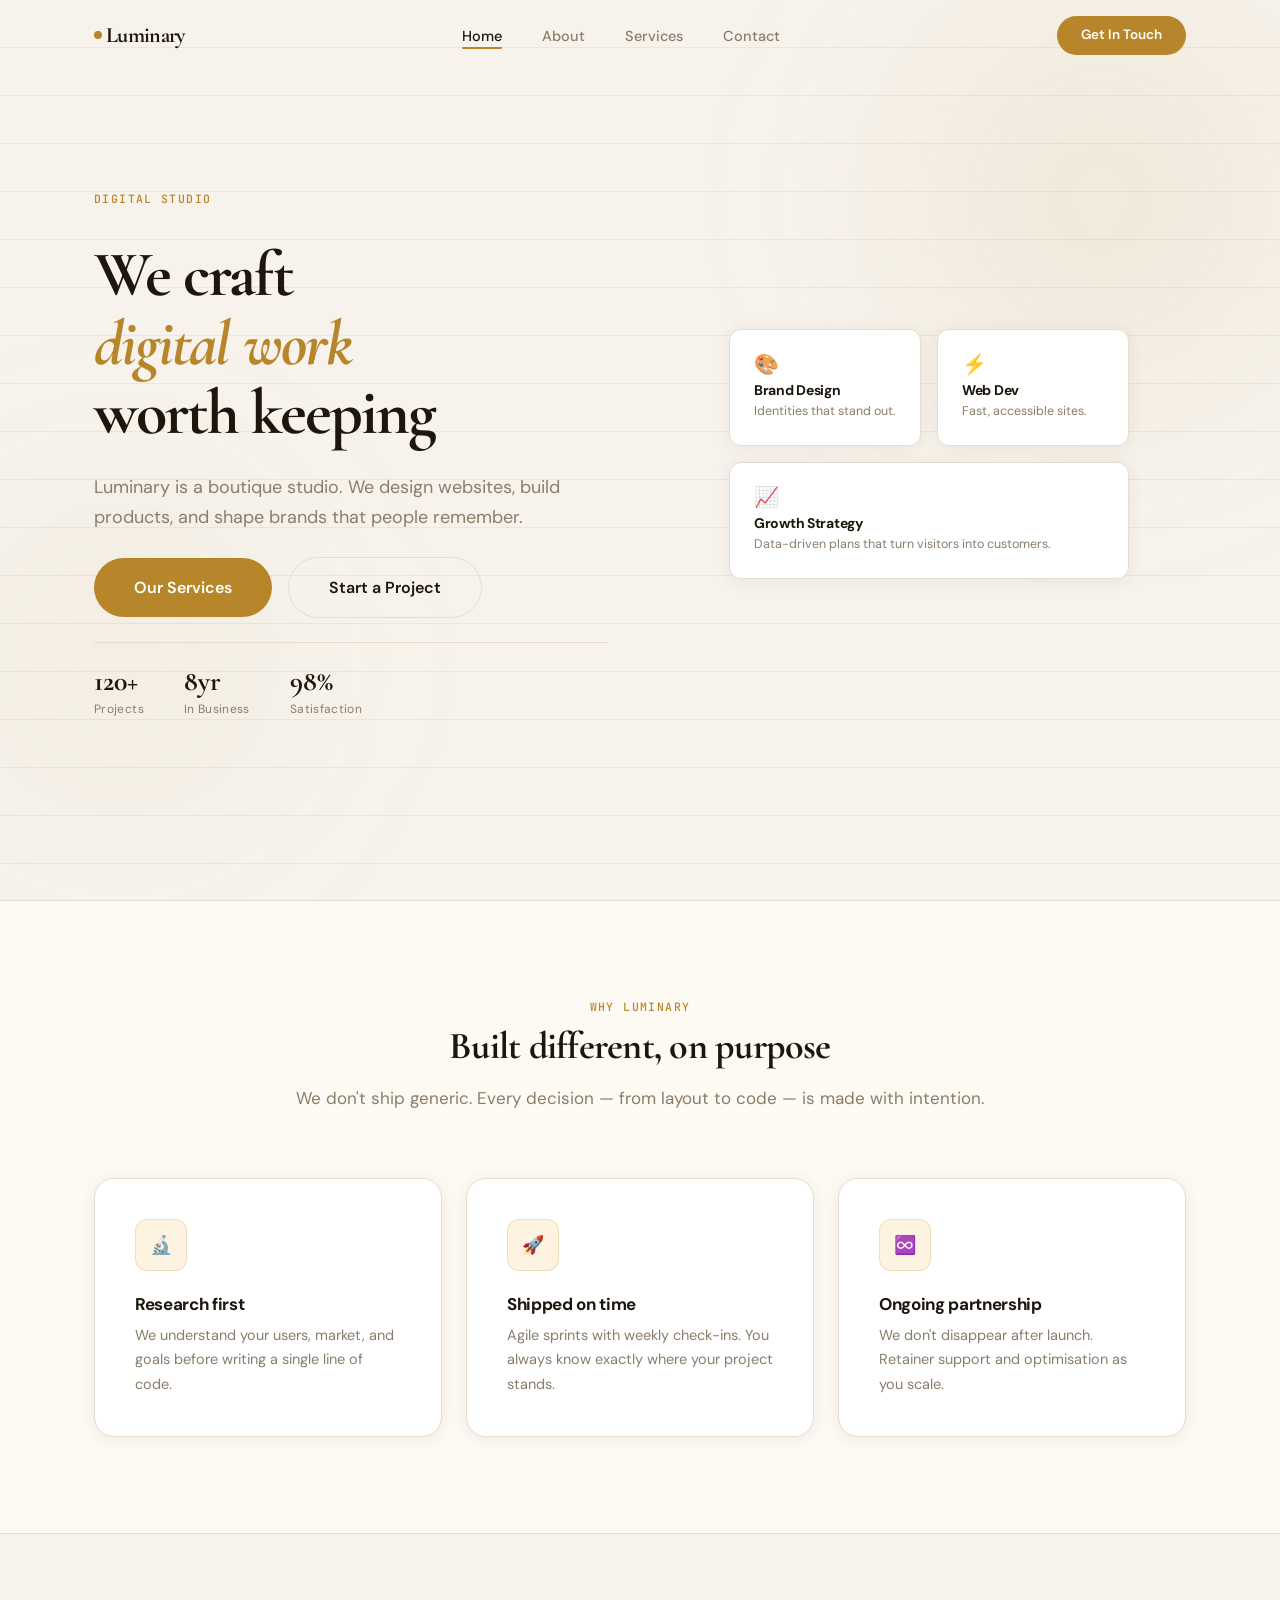
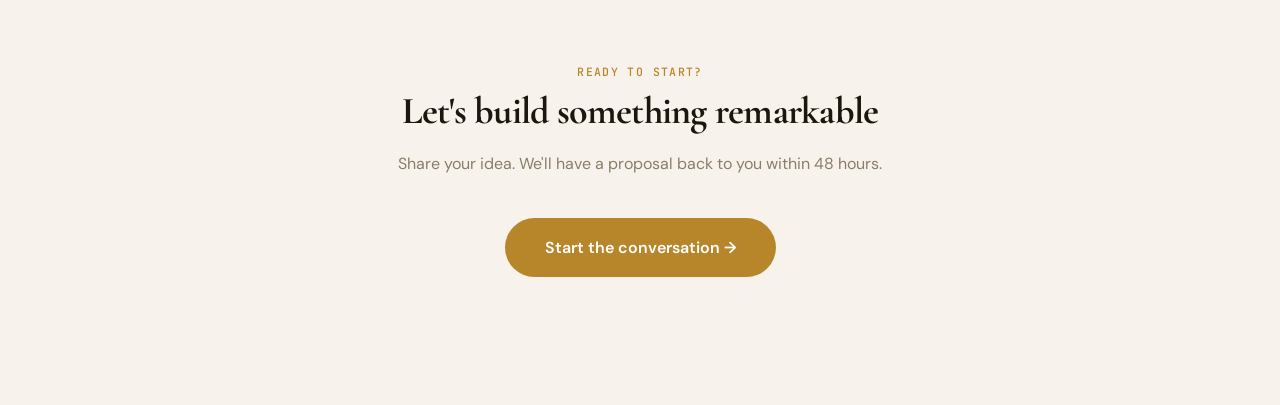
==== commit 8160ab4d: "highlit" ====
--- a/html/index.html
+++ b/html/index.html
@@ -200,6 +200,71 @@
     </div>
   </section>
 
+  <!--
+  ╔═════════════════════════════════════════════════════════════╗
+  ║  MODULE 3 — HIGHLIGHTS                                     ║
+  ║  "Why us" three-card section below the hero.               ║
+  ║  CSS: css/home/highlights.css                              ║
+  ╚═════════════════════════════════════════════════════════════╝
+  -->
+  <section class="highlights section" aria-labelledby="whyHeading">
+    <div class="container">
+
+      <div class="section-header centered reveal">
+        <span class="eyebrow">Why Luminary</span>
+        <h2 id="whyHeading">Built different, on purpose</h2>
+        <p>We don't ship generic. Every decision — from layout to code — is made with intention.</p>
+      </div>
+
+      <div class="highlights-grid">
+
+        <article class="highlight-card reveal">
+          <div class="highlight-icon" aria-hidden="true">🔬</div>
+          <h3>Research first</h3>
+          <p>We understand your users, market, and goals before writing a single line of code.</p>
+        </article>
+
+        <article class="highlight-card reveal">
+          <div class="highlight-icon" aria-hidden="true">🚀</div>
+          <h3>Shipped on time</h3>
+          <p>Agile sprints with weekly check-ins. You always know exactly where your project stands.</p>
+        </article>
+
+        <article class="highlight-card reveal">
+          <div class="highlight-icon" aria-hidden="true">♾️</div>
+          <h3>Ongoing partnership</h3>
+          <p>We don't disappear after launch. Retainer support and optimisation as you scale.</p>
+        </article>
+
+      </div>
+    </div>
+  </section>
+
+
+  <!--
+  ╔═════════════════════════════════════════════════════════════╗
+  ║  MODULE 4 — CTA BANNER                                     ║
+  ║  Simple centred call-to-action driving users to contact.   ║
+  ╚═════════════════════════════════════════════════════════════╝
+  -->
+  <section class="section-sm" aria-labelledby="ctaHeading">
+    <div class="container-mid">
+      <div class="card text-center reveal" style="padding: var(--space-2xl);">
+        <span class="eyebrow">Ready to start?</span>
+        <h2 id="ctaHeading" style="margin-bottom:var(--space-md);">
+          Let's build something remarkable
+        </h2>
+        <p style="margin: 0 auto var(--space-xl); color: var(--text-muted);">
+          Share your idea. We'll have a proposal back to you within 48 hours.
+        </p>
+        <a class="btn btn-primary btn-lg" href="pages/contact.html">
+          Start the conversation →
+        </a>
+      </div>
+    </div>
+  </section>
+
+
   <script src="../js/nav.js"></script>
   <script src="../js/transitions.js"></script>
  
--- a/css/home/highlights.css
+++ b/css/home/highlights.css
@@ -0,0 +1,112 @@
+/*
+╔═══════════════════════════════════════════════════════════════╗
+║  css/home/highlights.css  –  HOME PAGE: HIGHLIGHTS SECTION   ║
+║                                                               ║
+║  What this file does:                                         ║
+║  Styles the "why choose us" three-card section beneath        ║
+║  the hero. Each card has an icon box, heading, and copy.     ║
+║                                                               ║
+║  Corresponding HTML: index.html → <section class="highlights">║
+╚═══════════════════════════════════════════════════════════════╝
+*/
+
+
+/* ── SECTION BACKGROUND ───────────────────────────────────────────
+   Slightly raised surface to visually separate from the hero.
+   border-block applies top AND bottom borders in one line.
+   ──────────────────────────────────────────────────────────────── */
+.highlights {
+  background: var(--bg-panel-alt);
+  border-block: 1px solid var(--border);
+}
+
+
+/* ── THREE-CARD GRID ──────────────────────────────────────────────
+   Collapses to single column on mobile via layout.css .grid-3.
+   ──────────────────────────────────────────────────────────────── */
+.highlights-grid {
+  display: grid;
+  grid-template-columns: repeat(3, 1fr);
+  gap: var(--space-lg);
+}
+
+
+/* ── HIGHLIGHT CARD ───────────────────────────────────────────────
+   The ::before pseudo-element creates a left accent bar.
+   transform: scaleY(0) collapses it to 0 height by default.
+   On hover it expands to full height — smooth and elegant.
+   ──────────────────────────────────────────────────────────────── */
+.highlight-card {
+  background: var(--bg-panel);
+  border: 1px solid var(--border);
+  border-radius: var(--radius-lg);
+  padding: var(--space-xl);
+  position: relative;
+  overflow: hidden;
+  box-shadow: var(--shadow-card);
+  transition:
+    box-shadow   var(--duration-mid),
+    border-color var(--duration-mid),
+    transform    var(--duration-mid) var(--ease-out);
+}
+
+/* Left accent bar — starts collapsed */
+.highlight-card::before {
+  content: '';
+  position: absolute;
+  left: 0; top: 0; bottom: 0;
+  width: 3px;
+  background: var(--accent);
+  transform: scaleY(0);
+  transform-origin: bottom;
+  transition: transform var(--duration-mid) var(--ease-out);
+}
+
+.highlight-card:hover {
+  box-shadow: var(--shadow-hover);
+  border-color: var(--border-focus);
+  transform: translateY(-4px);
+}
+
+.highlight-card:hover::before {
+  transform: scaleY(1);  /* bar expands on hover */
+}
+
+
+/* ── ICON BOX ─────────────────────────────────────────────────────
+   Rounded amber-tinted square holding the emoji icon.
+   ──────────────────────────────────────────────────────────────── */
+.highlight-icon {
+  width: 52px; height: 52px;
+  border-radius: var(--radius-md);
+  background: var(--accent-light);
+  border: 1px solid rgba(184,134,42,0.2);
+  display: flex;
+  align-items: center;
+  justify-content: center;
+  font-size: 1.8rem;
+  margin-bottom: var(--space-lg);
+}
+
+
+/* ── CARD TEXT ────────────────────────────────────────────────────  */
+.highlight-card h3 {
+  font-family: var(--font-body);
+  font-size: 1.7rem;
+  font-weight: 700;
+  color: var(--text-heading);
+  margin-bottom: var(--space-sm);
+}
+
+.highlight-card p {
+  font-size: 1.45rem;
+  color: var(--text-muted);
+  line-height: 1.7;
+  max-width: none;
+}
+
+
+/* ── RESPONSIVE ───────────────────────────────────────────────────  */
+@media (max-width: 768px) {
+  .highlights-grid { grid-template-columns: 1fr; }
+}
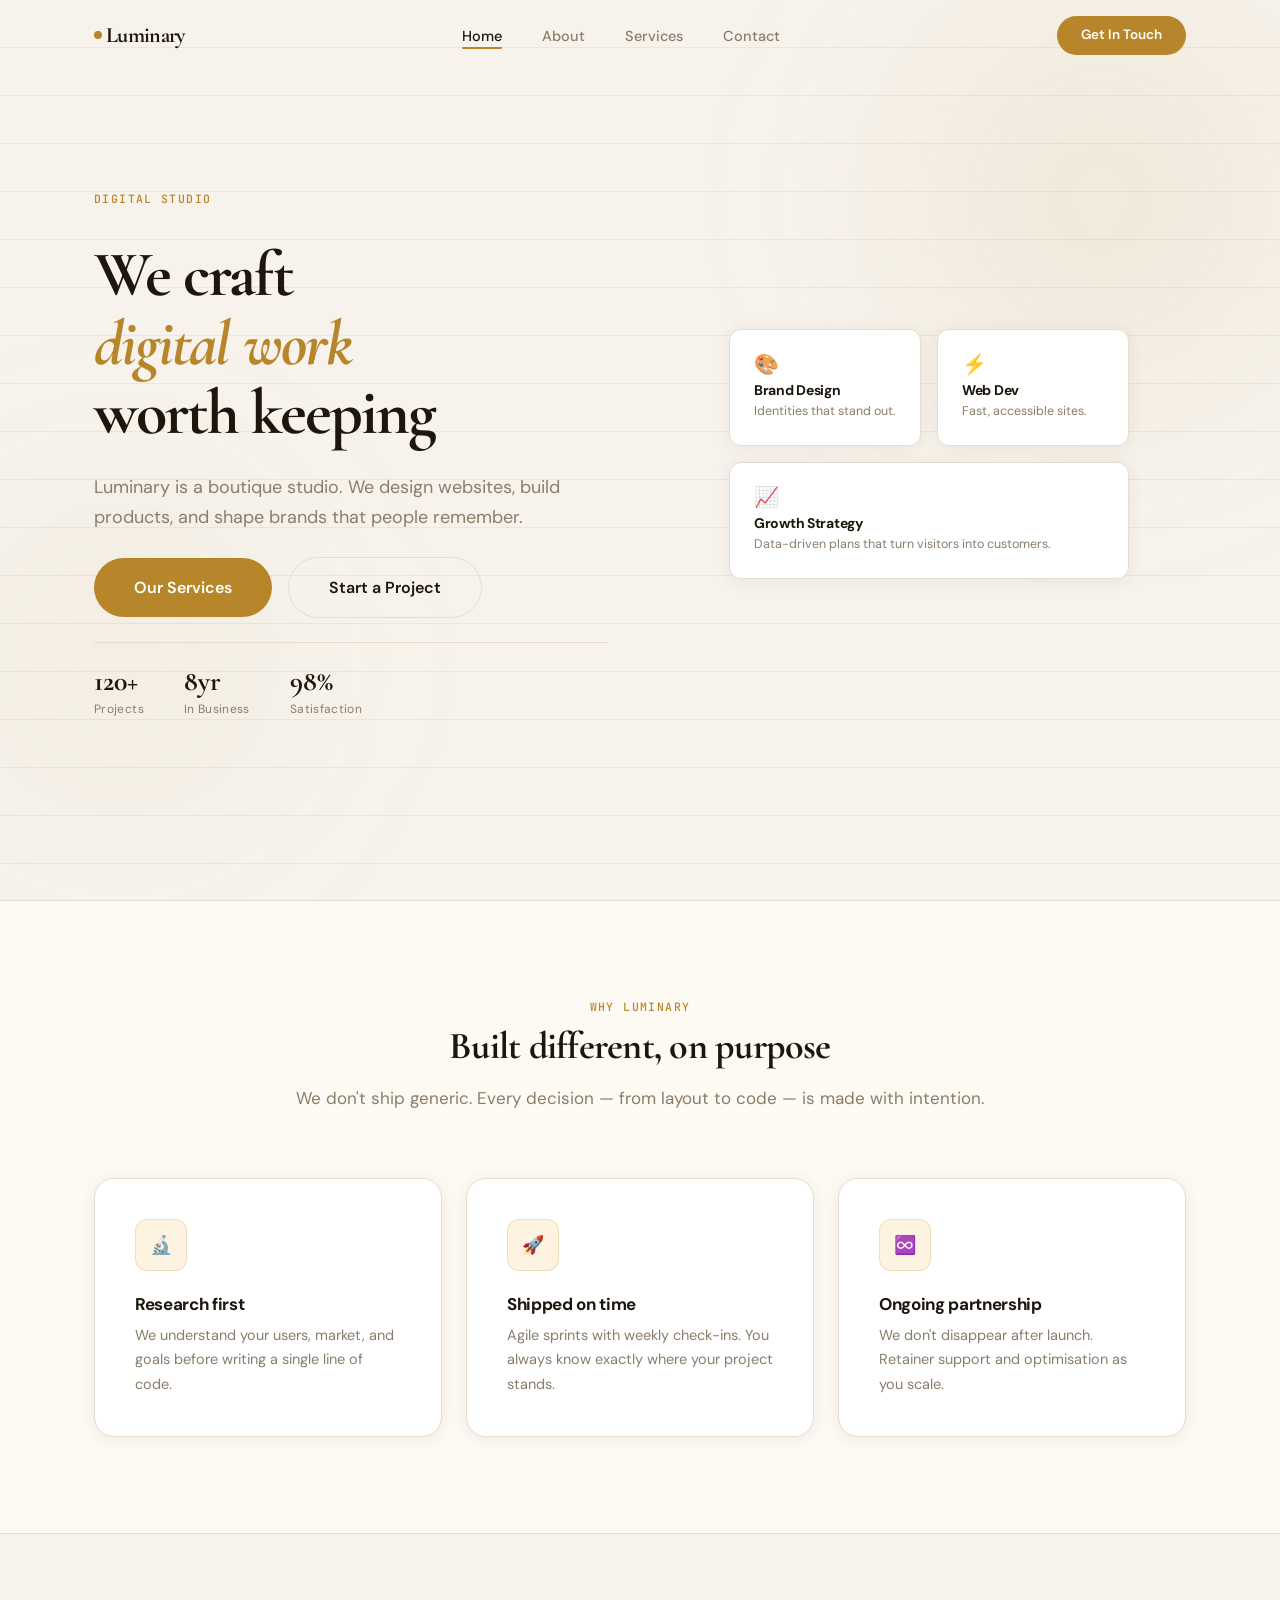
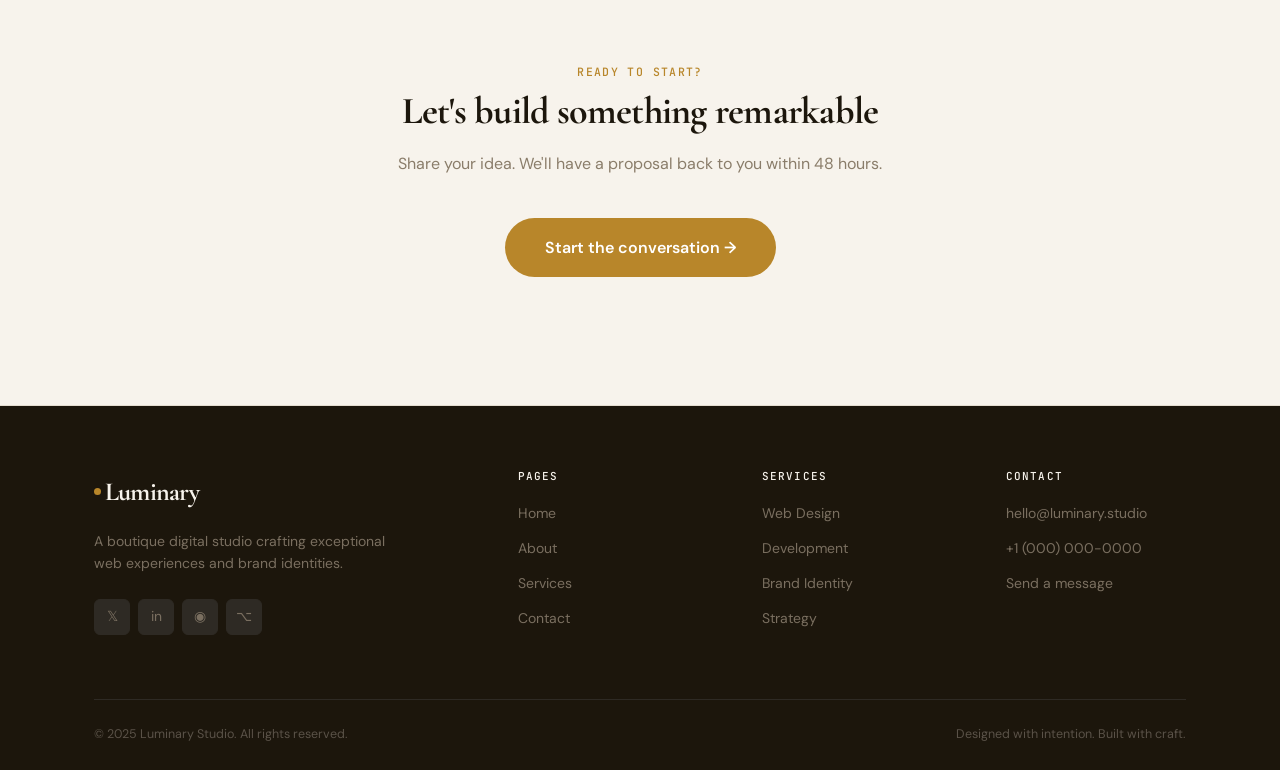
==== commit 21bd2f85: "footer" ====
--- a/html/index.html
+++ b/html/index.html
@@ -264,6 +264,91 @@
     </div>
   </section>
 
+   <!--
+  ╔═════════════════════════════════════════════════════════════╗
+  ║  MODULE 5 — FOOTER                                         ║
+  ║  Identical markup on every page.                           ║
+  ║  CSS: css/shared/footer.css                                ║
+  ╚═════════════════════════════════════════════════════════════╝
+  -->
+  <footer class="site-footer" role="contentinfo">
+    <div class="container">
+
+      <div class="footer-grid">
+
+        <!-- Brand column -->
+        <div>
+          <div class="footer-brand-name">
+            <span class="footer-brand-dot" aria-hidden="true"></span>
+            Luminary
+          </div>
+          <p class="footer-tagline">
+            A boutique digital studio crafting exceptional web
+            experiences and brand identities.
+          </p>
+          <div class="footer-socials" aria-label="Social media links">
+            <a class="social-btn" href="#" aria-label="Twitter">𝕏</a>
+            <a class="social-btn" href="#" aria-label="LinkedIn">in</a>
+            <a class="social-btn" href="#" aria-label="Dribbble">◉</a>
+            <a class="social-btn" href="#" aria-label="GitHub">⌥</a>
+          </div>
+        </div>
+
+        <!-- Link column: Pages -->
+        <div class="footer-col">
+          <h4>Pages</h4>
+          <ul>
+            <li><a href="index.html">Home</a></li>
+            <li><a href="pages/about.html">About</a></li>
+            <li><a href="pages/services.html">Services</a></li>
+            <li><a href="pages/contact.html">Contact</a></li>
+          </ul>
+        </div>
+
+        <!-- Link column: Services -->
+        <div class="footer-col">
+          <h4>Services</h4>
+          <ul>
+            <li><a href="pages/services.html">Web Design</a></li>
+            <li><a href="pages/services.html">Development</a></li>
+            <li><a href="pages/services.html">Brand Identity</a></li>
+            <li><a href="pages/services.html">Strategy</a></li>
+          </ul>
+        </div>
+
+        <!-- Link column: Contact -->
+        <div class="footer-col">
+          <h4>Contact</h4>
+          <ul>
+            <li><a href="mailto:hello@luminary.studio">hello@luminary.studio</a></li>
+            <li><a href="tel:+10000000000">+1 (000) 000-0000</a></li>
+            <li><a href="pages/contact.html">Send a message</a></li>
+          </ul>
+        </div>
+
+      </div>
+
+      <!-- Bottom copyright bar -->
+      <div class="footer-bottom">
+        <p>© 2025 Luminary Studio. All rights reserved.</p>
+        <p>Designed with intention. Built with craft.</p>
+      </div>
+
+    </div>
+  </footer>
+
+
+  <!-- ── JAVASCRIPT ──────────────────────────────────────────────────
+       Scripts are at the end of <body> so all HTML elements
+       they reference already exist when they run.
+
+       Load order:
+       1. transitions.js — page overlay + scroll reveal (no deps)
+       2. nav.js         — uses .navbar elements from above
+       3. counters.js    — uses [data-count] elements from above
+                           (home page only)
+  ──────────────────────────────────────────────────────────────── -->
+
 
   <script src="../js/nav.js"></script>
   <script src="../js/transitions.js"></script>
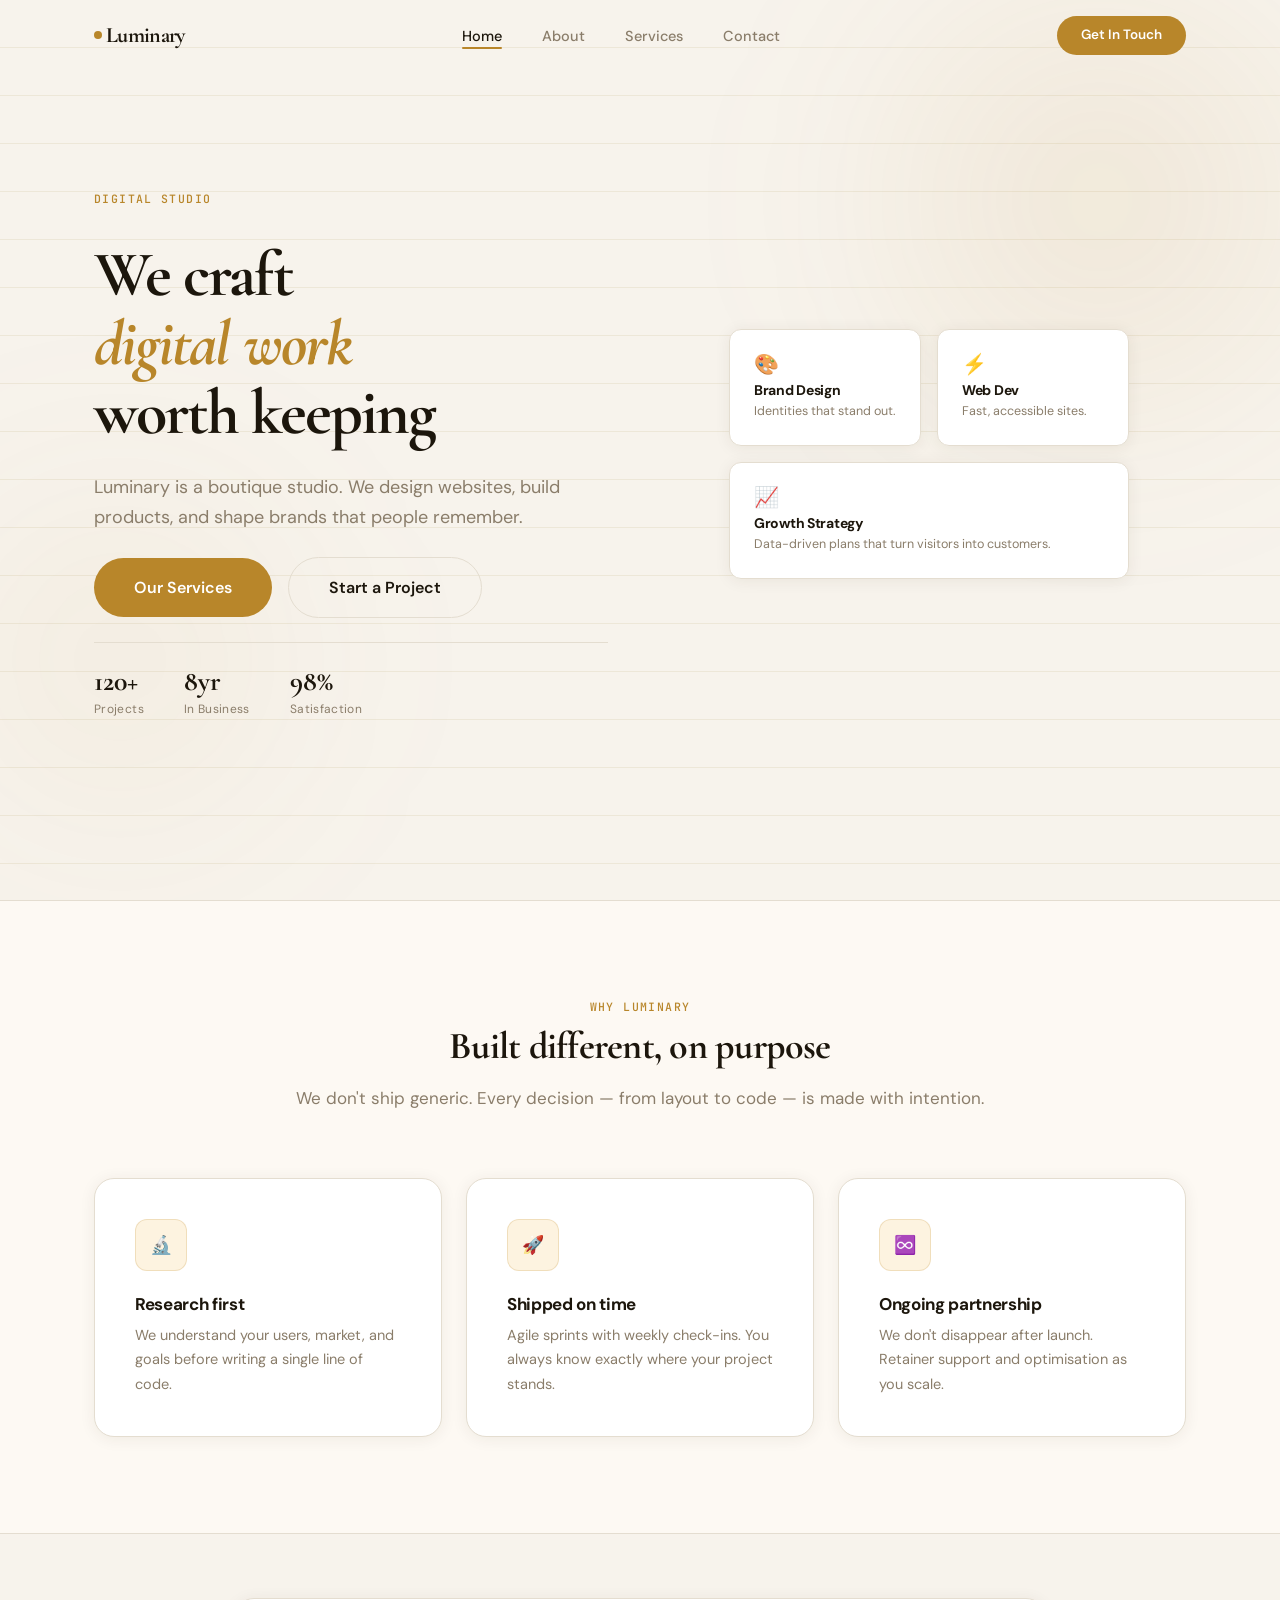
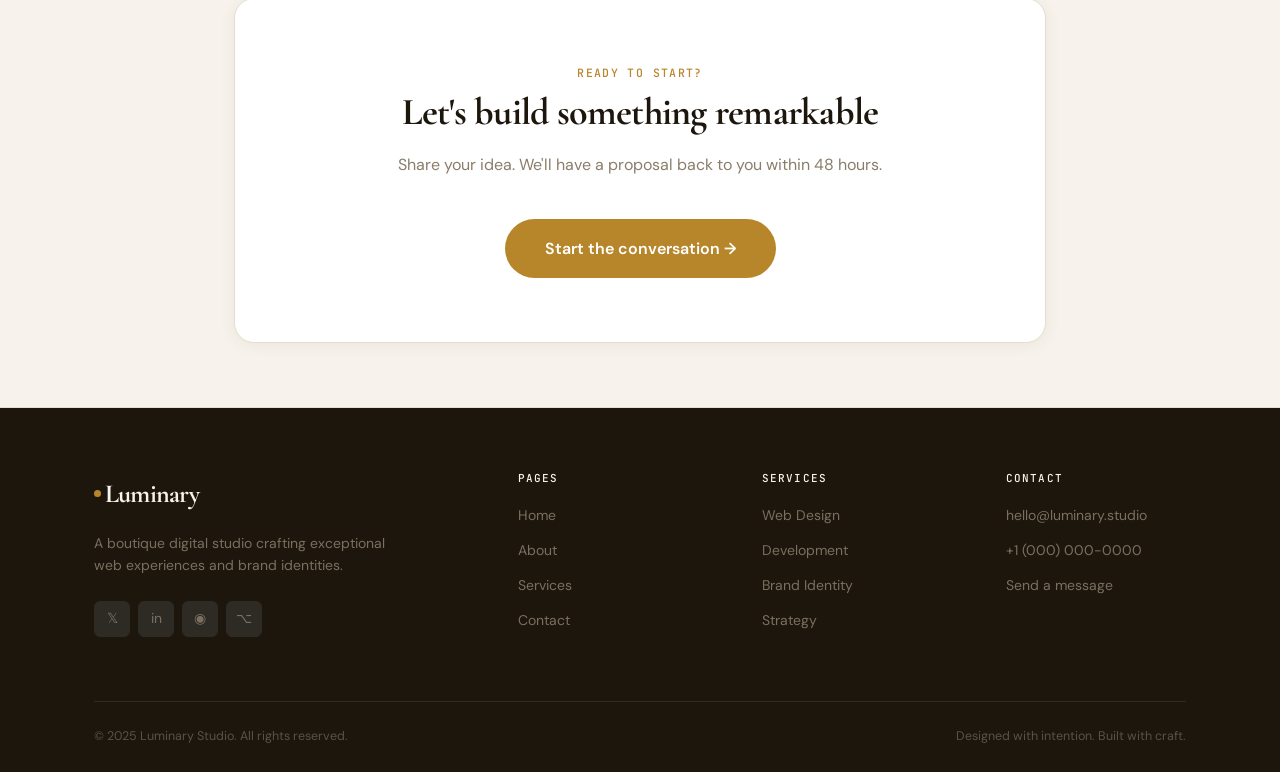
==== commit 6a5dfa17: "last check" ====
--- a/html/index.html
+++ b/html/index.html
@@ -75,14 +75,14 @@
 
       <!-- Desktop links -->
       <ul class="nav-links" role="list">
-        <li><a class="nav-link" href="../index.html">Home</a></li>
-        <li><a class="nav-link" href="pages/about.html">About</a></li>
-        <li><a class="nav-link" href="pages/services.html">Services</a></li>
-        <li><a class="nav-link" href="pages/contact.html">Contact</a></li>
+        <li><a class="nav-link" href="index.html">Home</a></li>
+        <li><a class="nav-link" href="about.html">About</a></li>
+        <li><a class="nav-link" href="services.html">Services</a></li>
+        <li><a class="nav-link" href="contact.html">Contact</a></li>
       </ul>
 
       <!-- Desktop CTA -->
-      <a class="nav-cta" href="pages/contact.html">Get In Touch</a>
+      <a class="nav-cta" href="contact.html">Get In Touch</a>
 
       <!-- Mobile hamburger button
            aria-expanded: tells screen readers if menu is open/closed
@@ -102,9 +102,9 @@
     <!-- Mobile dropdown panel (hidden until hamburger is clicked) -->
     <div class="nav-mobile-panel" id="mobilePanel" role="menu">
       <a class="nav-mobile-link" href="index.html"          role="menuitem">Home</a>
-      <a class="nav-mobile-link" href="pages/about.html"    role="menuitem">About</a>
-      <a class="nav-mobile-link" href="pages/services.html" role="menuitem">Services</a>
-      <a class="nav-mobile-link" href="pages/contact.html"  role="menuitem">Contact</a>
+      <a class="nav-mobile-link" href="about.html"    role="menuitem">About</a>
+      <a class="nav-mobile-link" href="services.html" role="menuitem">Services</a>
+      <a class="nav-mobile-link" href="contact.html"  role="menuitem">Contact</a>
     </div>
   </nav>
 
@@ -352,6 +352,7 @@
 
   <script src="../js/nav.js"></script>
   <script src="../js/transitions.js"></script>
+  <script src="js/home/counters.js"></script>
  
 </body>
 </html>
--- a/css/shared/components.css
+++ b/css/shared/components.css
@@ -128,4 +128,44 @@
 .btn-lg {
   font-size: 1.6rem;
   padding: var(--space-md) var(--space-xl);
-}+}
+
+/* ══════════════════════════════════════════════════════════════
+   BADGE / TAG
+   Small pill label used to categorise content.
+   ══════════════════════════════════════════════════════════════ */
+.badge {
+  display: inline-block;
+  font-family: var(--font-mono);
+  font-size: 1.1rem;
+  font-weight: 600;
+  letter-spacing: 0.06em;
+  text-transform: uppercase;
+  color: var(--accent);
+  background: var(--accent-light);
+  border: 1px solid rgba(184,134,42,0.25);
+  border-radius: var(--radius-full);
+  padding: 2px var(--space-sm);
+}
+
+
+/* ══════════════════════════════════════════════════════════════
+   BASE CARD
+   ══════════════════════════════════════════════════════════════ */
+.card {
+  background: var(--bg-panel);
+  border: 1px solid var(--border);
+  border-radius: var(--radius-lg);
+  padding: var(--space-xl);
+  box-shadow: var(--shadow-card);
+  transition:
+    box-shadow   var(--duration-mid),
+    border-color var(--duration-mid),
+    transform    var(--duration-mid) var(--ease-out);
+}
+
+.card:hover {
+  box-shadow: var(--shadow-hover);
+  border-color: var(--border-focus);
+  transform: translateY(-4px);
+}
